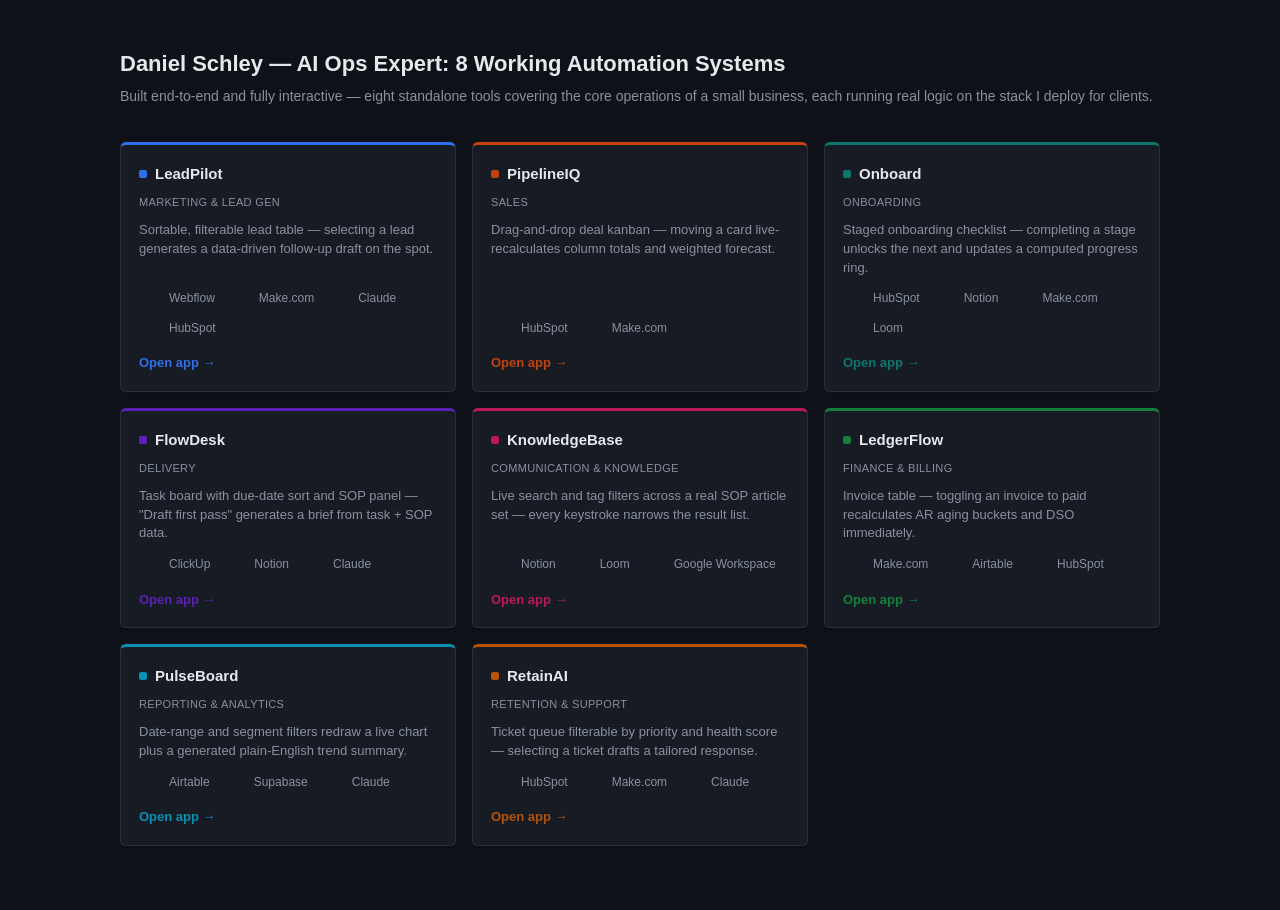
==== index.html @ c8ad6ce9 "Add 8 interactive portfolio apps with guided tours Eight standalone single-file apps (LeadPilot, Pip" ====
<!DOCTYPE html>
<html lang="en">
<head>
<meta charset="UTF-8">
<title>AI Ops Expert — Portfolio Apps</title>
<meta name="viewport" content="width=device-width, initial-scale=1">
<link rel="stylesheet" href="shared.css">
<style>
  body { padding: 48px 24px 64px; }

  .gallery-header {
    max-width: 1040px;
    margin: 0 auto 36px;
  }

  .gallery-header h1 {
    font-size: 22px;
    font-weight: 600;
    margin: 0 0 6px;
    color: var(--text);
  }

  .gallery-header p {
    font-size: 14px;
    color: var(--muted);
    margin: 0;
  }

  .app-grid {
    max-width: 1040px;
    margin: 0 auto;
    display: grid;
    grid-template-columns: repeat(auto-fit, minmax(280px, 1fr));
    gap: 16px;
  }

  .app-card {
    background: var(--surface);
    border: 1px solid var(--border);
    border-top: 3px solid var(--accent);
    border-radius: var(--radius);
    box-shadow: var(--shadow-card);
    padding: 18px;
    display: flex;
    flex-direction: column;
    gap: 10px;
  }

  .app-card .card-top {
    display: flex;
    align-items: center;
    justify-content: space-between;
    gap: 8px;
  }

  .app-card h2 {
    font-size: 15px;
    font-weight: 600;
    margin: 0;
    color: var(--text);
    display: flex;
    align-items: center;
    gap: 8px;
  }

  .app-card h2::before {
    content: '';
    width: 8px;
    height: 8px;
    border-radius: 2px;
    background: var(--accent);
    flex: 0 0 auto;
  }

  .app-card .card-area {
    font-size: 11px;
    text-transform: uppercase;
    letter-spacing: 0.03em;
    color: var(--muted);
    margin: 0;
  }

  .app-card .card-desc {
    font-size: 13px;
    color: var(--muted);
    margin: 0;
    flex: 1;
  }

  .app-card .card-badges {
    display: flex;
    flex-wrap: wrap;
    gap: 6px;
  }

  .app-card .card-badges .badge-tool {
    padding: 3px 8px;
  }

  .app-card .card-badges .badge-tool img {
    width: 14px;
    height: 14px;
  }

  .app-card .card-open {
    font-size: 13px;
    font-weight: 600;
    margin-top: 4px;
  }
</style>
</head>
<body>

  <div class="gallery-header">
    <h1>Daniel Schley — AI Ops Expert: 8 Working Automation Systems</h1>
    <p>Built end-to-end and fully interactive — eight standalone tools covering the core operations of a small business, each running real logic on the stack I deploy for clients.</p>
  </div>

  <div class="app-grid" id="grid">

    <div class="app-card" style="--accent:#2f6fed;">
      <div class="card-top">
        <h2>LeadPilot</h2>
      </div>
      <p class="card-area">Marketing &amp; Lead Gen</p>
      <p class="card-desc">Sortable, filterable lead table — selecting a lead generates a data-driven follow-up draft on the spot.</p>
      <div class="card-badges">
        <span class="badge-tool"><img src="https://www.google.com/s2/favicons?domain=webflow.com&sz=32" alt=""> Webflow</span>
        <span class="badge-tool"><img src="https://www.google.com/s2/favicons?domain=make.com&sz=32" alt=""> Make.com</span>
        <span class="badge-tool"><img src="https://www.google.com/s2/favicons?domain=anthropic.com&sz=32" alt=""> Claude</span>
        <span class="badge-tool"><img src="https://www.google.com/s2/favicons?domain=hubspot.com&sz=32" alt=""> HubSpot</span>
      </div>
      <a class="card-open" href="01-leadpilot.html">Open app →</a>
    </div>

    <div class="app-card" style="--accent:#c2410c;">
      <div class="card-top">
        <h2>PipelineIQ</h2>
      </div>
      <p class="card-area">Sales</p>
      <p class="card-desc">Drag-and-drop deal kanban — moving a card live-recalculates column totals and weighted forecast.</p>
      <div class="card-badges">
        <span class="badge-tool"><img src="https://www.google.com/s2/favicons?domain=hubspot.com&sz=32" alt=""> HubSpot</span>
        <span class="badge-tool"><img src="https://www.google.com/s2/favicons?domain=make.com&sz=32" alt=""> Make.com</span>
      </div>
      <a class="card-open" href="02-pipelineiq.html">Open app →</a>
    </div>

    <div class="app-card" style="--accent:#0f766e;">
      <div class="card-top">
        <h2>Onboard</h2>
      </div>
      <p class="card-area">Onboarding</p>
      <p class="card-desc">Staged onboarding checklist — completing a stage unlocks the next and updates a computed progress ring.</p>
      <div class="card-badges">
        <span class="badge-tool"><img src="https://www.google.com/s2/favicons?domain=hubspot.com&sz=32" alt=""> HubSpot</span>
        <span class="badge-tool"><img src="https://www.google.com/s2/favicons?domain=notion.so&sz=32" alt=""> Notion</span>
        <span class="badge-tool"><img src="https://www.google.com/s2/favicons?domain=make.com&sz=32" alt=""> Make.com</span>
        <span class="badge-tool"><img src="https://www.google.com/s2/favicons?domain=loom.com&sz=32" alt=""> Loom</span>
      </div>
      <a class="card-open" href="03-onboard.html">Open app →</a>
    </div>

    <div class="app-card" style="--accent:#5b21b6;">
      <div class="card-top">
        <h2>FlowDesk</h2>
      </div>
      <p class="card-area">Delivery</p>
      <p class="card-desc">Task board with due-date sort and SOP panel — "Draft first pass" generates a brief from task + SOP data.</p>
      <div class="card-badges">
        <span class="badge-tool"><img src="https://www.google.com/s2/favicons?domain=clickup.com&sz=32" alt=""> ClickUp</span>
        <span class="badge-tool"><img src="https://www.google.com/s2/favicons?domain=notion.so&sz=32" alt=""> Notion</span>
        <span class="badge-tool"><img src="https://www.google.com/s2/favicons?domain=anthropic.com&sz=32" alt=""> Claude</span>
      </div>
      <a class="card-open" href="04-flowdesk.html">Open app →</a>
    </div>

    <div class="app-card" style="--accent:#be185d;">
      <div class="card-top">
        <h2>KnowledgeBase</h2>
      </div>
      <p class="card-area">Communication &amp; Knowledge</p>
      <p class="card-desc">Live search and tag filters across a real SOP article set — every keystroke narrows the result list.</p>
      <div class="card-badges">
        <span class="badge-tool"><img src="https://www.google.com/s2/favicons?domain=notion.so&sz=32" alt=""> Notion</span>
        <span class="badge-tool"><img src="https://www.google.com/s2/favicons?domain=loom.com&sz=32" alt=""> Loom</span>
        <span class="badge-tool"><img src="https://www.google.com/s2/favicons?domain=workspace.google.com&sz=32" alt=""> Google Workspace</span>
      </div>
      <a class="card-open" href="05-knowledgebase.html">Open app →</a>
    </div>

    <div class="app-card" style="--accent:#15803d;">
      <div class="card-top">
        <h2>LedgerFlow</h2>
      </div>
      <p class="card-area">Finance &amp; Billing</p>
      <p class="card-desc">Invoice table — toggling an invoice to paid recalculates AR aging buckets and DSO immediately.</p>
      <div class="card-badges">
        <span class="badge-tool"><img src="https://www.google.com/s2/favicons?domain=make.com&sz=32" alt=""> Make.com</span>
        <span class="badge-tool"><img src="https://www.google.com/s2/favicons?domain=airtable.com&sz=32" alt=""> Airtable</span>
        <span class="badge-tool"><img src="https://www.google.com/s2/favicons?domain=hubspot.com&sz=32" alt=""> HubSpot</span>
      </div>
      <a class="card-open" href="06-ledgerflow.html">Open app →</a>
    </div>

    <div class="app-card" style="--accent:#0891b2;">
      <div class="card-top">
        <h2>PulseBoard</h2>
      </div>
      <p class="card-area">Reporting &amp; Analytics</p>
      <p class="card-desc">Date-range and segment filters redraw a live chart plus a generated plain-English trend summary.</p>
      <div class="card-badges">
        <span class="badge-tool"><img src="https://www.google.com/s2/favicons?domain=airtable.com&sz=32" alt=""> Airtable</span>
        <span class="badge-tool"><img src="https://www.google.com/s2/favicons?domain=supabase.com&sz=32" alt=""> Supabase</span>
        <span class="badge-tool"><img src="https://www.google.com/s2/favicons?domain=anthropic.com&sz=32" alt=""> Claude</span>
      </div>
      <a class="card-open" href="07-pulseboard.html">Open app →</a>
    </div>

    <div class="app-card" style="--accent:#b45309;">
      <div class="card-top">
        <h2>RetainAI</h2>
      </div>
      <p class="card-area">Retention &amp; Support</p>
      <p class="card-desc">Ticket queue filterable by priority and health score — selecting a ticket drafts a tailored response.</p>
      <div class="card-badges">
        <span class="badge-tool"><img src="https://www.google.com/s2/favicons?domain=hubspot.com&sz=32" alt=""> HubSpot</span>
        <span class="badge-tool"><img src="https://www.google.com/s2/favicons?domain=make.com&sz=32" alt=""> Make.com</span>
        <span class="badge-tool"><img src="https://www.google.com/s2/favicons?domain=anthropic.com&sz=32" alt=""> Claude</span>
      </div>
      <a class="card-open" href="08-retainai.html">Open app →</a>
    </div>

  </div>

</body>
</html>
---- shared.css ----
/* ============================================================
   shared.css — common dashboard chrome for the 8 portfolio apps
   Calm, flat, professional SaaS-dashboard look.
   Each app overrides --accent (and optionally --bg/--surface) via
   an inline <style> block to set its own brand color.
   ============================================================ */

:root {
  --bg: #0e1117;
  --surface: #171b24;
  --surface-2: #1d2230;
  --border: #2a2f3d;
  --text: #e6e8ec;
  --muted: #8a909e;
  --accent: #4d8dff;
  --accent-contrast: #ffffff;
  --radius: 6px;
  --shadow-card: 0 1px 2px rgba(0,0,0,0.4), 0 0 0 1px rgba(255,255,255,0.02);
  font-family: 'Inter', -apple-system, BlinkMacSystemFont, 'Segoe UI', sans-serif;
}

* { box-sizing: border-box; }

html, body {
  margin: 0;
  padding: 0;
  background: var(--bg);
  color: var(--text);
  font-size: 14px;
  line-height: 1.45;
}

a { color: var(--accent); text-decoration: none; }
a:hover { text-decoration: underline; }

button {
  font-family: inherit;
  font-size: 13px;
  cursor: pointer;
}

/* ---------------------------------------------------------------
   App shell: sidebar + main
   --------------------------------------------------------------- */
.app-shell {
  display: flex;
  height: 100vh;
  width: 100%;
  overflow: hidden;
}

.app-sidebar {
  width: 220px;
  flex: 0 0 220px;
  background: var(--surface);
  border-right: 1px solid var(--border);
  box-shadow: 1px 0 0 rgba(0,0,0,0.25);
  display: flex;
  flex-direction: column;
  padding: 16px 12px;
}

.back-link {
  display: flex;
  align-items: center;
  gap: 6px;
  padding: 6px 8px;
  margin-bottom: 10px;
  border-radius: var(--radius);
  font-size: 12px;
  font-weight: 500;
  color: var(--muted);
  text-decoration: none;
  width: fit-content;
}

.back-link:hover {
  background: var(--bg);
  color: var(--text);
  text-decoration: none;
}

.back-link .back-arrow {
  font-size: 13px;
  line-height: 1;
}

.app-sidebar .logo {
  display: flex;
  align-items: center;
  gap: 8px;
  font-weight: 600;
  font-size: 15px;
  padding: 4px 8px 16px;
  color: var(--text);
}

.app-sidebar .logo .logo-dot {
  width: 8px;
  height: 8px;
  border-radius: 2px;
  background: var(--accent);
  flex: 0 0 auto;
}

.app-nav {
  display: flex;
  flex-direction: column;
  gap: 2px;
  flex: 1;
}

.app-nav a,
.app-nav .nav-link {
  display: flex;
  align-items: center;
  gap: 8px;
  padding: 8px 10px;
  border-radius: var(--radius);
  color: var(--muted);
  font-size: 13px;
  font-weight: 500;
  text-decoration: none;
}

.app-nav a:hover { background: var(--bg); text-decoration: none; }

.app-nav a.active,
.app-nav .nav-link.active {
  background: var(--accent);
  color: var(--accent-contrast);
}

.app-nav .nav-link.disabled {
  opacity: 0.45;
  cursor: default;
  pointer-events: none;
  justify-content: space-between;
}

.app-nav .nav-link.disabled::after {
  content: 'Soon';
  font-size: 10px;
  font-weight: 600;
  text-transform: uppercase;
  letter-spacing: 0.04em;
  color: var(--muted);
  border: 1px solid var(--border);
  border-radius: 999px;
  padding: 1px 6px;
}

.app-sidebar-footer {
  border-top: 1px solid var(--border);
  padding-top: 12px;
  margin-top: 12px;
}

.app-sidebar-footer .footer-label {
  font-size: 11px;
  text-transform: uppercase;
  letter-spacing: 0.04em;
  color: var(--muted);
  margin: 0 0 8px 4px;
}

.tool-badge-row {
  display: flex;
  flex-direction: column;
  gap: 4px;
}

.app-main {
  flex: 1;
  display: flex;
  flex-direction: column;
  min-width: 0;
  overflow: hidden;
}

.app-topbar {
  flex: 0 0 auto;
  display: flex;
  align-items: center;
  justify-content: space-between;
  padding: 14px 24px;
  border-bottom: 1px solid var(--border);
  background: var(--surface);
}

.app-topbar h1 {
  font-size: 16px;
  font-weight: 600;
  margin: 0;
  color: var(--text);
}

.app-topbar .topbar-sub {
  font-size: 12px;
  color: var(--muted);
  margin-top: 2px;
}

.app-content {
  flex: 1;
  overflow-y: auto;
  padding: 24px;
}

/* ---------------------------------------------------------------
   Data table
   --------------------------------------------------------------- */
.data-table {
  width: 100%;
  border-collapse: collapse;
  background: var(--surface);
  border: 1px solid var(--border);
  border-radius: var(--radius);
  box-shadow: var(--shadow-card);
  overflow: hidden;
}

.data-table th,
.data-table td {
  padding: 10px 14px;
  text-align: left;
  font-size: 13px;
  border-bottom: 1px solid var(--border);
}

.data-table thead th {
  background: var(--bg);
  color: var(--muted);
  font-weight: 600;
  font-size: 12px;
  text-transform: uppercase;
  letter-spacing: 0.03em;
  white-space: nowrap;
}

.data-table tbody tr:last-child td { border-bottom: none; }

.data-table tbody tr:nth-child(even) { background: var(--bg); }

.data-table tbody tr.clickable { cursor: pointer; }
.data-table tbody tr.clickable:hover { background: color-mix(in srgb, var(--accent) 6%, var(--surface)); }

.data-table tbody tr.selected {
  background: color-mix(in srgb, var(--accent) 10%, var(--surface));
}

.data-table .col-num,
.data-table td.num,
.data-table th.num {
  text-align: right;
  font-variant-numeric: tabular-nums;
}

.sort-btn {
  background: none;
  border: none;
  display: inline-flex;
  align-items: center;
  gap: 4px;
  padding: 0;
  margin: 0;
  font: inherit;
  font-weight: 600;
  font-size: 12px;
  text-transform: uppercase;
  letter-spacing: 0.03em;
  color: var(--muted);
}

.sort-btn .sort-arrow {
  font-size: 10px;
  opacity: 0.4;
}

.sort-btn.sort-asc .sort-arrow,
.sort-btn.sort-desc .sort-arrow {
  opacity: 1;
  color: var(--accent);
}

/* ---------------------------------------------------------------
   Filter bar
   --------------------------------------------------------------- */
.filter-bar {
  display: flex;
  align-items: center;
  gap: 8px;
  flex-wrap: wrap;
  margin-bottom: 16px;
}

.filter-chip {
  background: var(--surface);
  border: 1px solid var(--border);
  border-radius: 999px;
  padding: 6px 14px;
  font-size: 12px;
  font-weight: 500;
  color: var(--muted);
}

.filter-chip:hover { border-color: var(--accent); color: var(--text); }

.filter-chip.active {
  background: var(--accent);
  border-color: var(--accent);
  color: var(--accent-contrast);
}

.search-input {
  flex: 0 1 240px;
  margin-left: auto;
  border: 1px solid var(--border);
  border-radius: var(--radius);
  padding: 7px 12px;
  font-size: 13px;
  font-family: inherit;
  color: var(--text);
  background: var(--surface);
}

.search-input:focus {
  outline: none;
  border-color: var(--accent);
}

/* ---------------------------------------------------------------
   Kanban
   --------------------------------------------------------------- */
.kanban {
  display: flex;
  gap: 16px;
  align-items: flex-start;
  height: 100%;
}

.kanban-col {
  flex: 1 1 0;
  min-width: 220px;
  background: var(--surface-2);
  border: 1px solid var(--border);
  border-radius: var(--radius);
  box-shadow: var(--shadow-card);
  display: flex;
  flex-direction: column;
  max-height: 100%;
}

.kanban-col.drag-over {
  border-color: var(--accent);
  background: color-mix(in srgb, var(--accent) 6%, var(--bg));
}

.kanban-col-header {
  padding: 10px 12px;
  border-bottom: 1px solid var(--border);
  flex: 0 0 auto;
}

.kanban-col-header .col-title {
  font-size: 12px;
  font-weight: 600;
  text-transform: uppercase;
  letter-spacing: 0.03em;
  color: var(--text);
}

.kanban-col-header .col-meta {
  font-size: 12px;
  color: var(--muted);
  margin-top: 2px;
}

.kanban-col-body {
  flex: 1;
  overflow-y: auto;
  padding: 10px;
  display: flex;
  flex-direction: column;
  gap: 8px;
}

.kanban-card {
  background: var(--surface);
  border: 1px solid var(--border);
  border-radius: var(--radius);
  box-shadow: var(--shadow-card);
  padding: 10px 12px;
  cursor: grab;
  font-size: 13px;
}

.kanban-card:active { cursor: grabbing; }

.kanban-card.dragging {
  opacity: 0.5;
  border-style: dashed;
}

.kanban-card .card-title {
  font-weight: 600;
  margin-bottom: 4px;
}

.kanban-card .card-meta {
  font-size: 12px;
  color: var(--muted);
  display: flex;
  justify-content: space-between;
}

/* ---------------------------------------------------------------
   Badges
   --------------------------------------------------------------- */
.badge {
  display: inline-flex;
  align-items: center;
  gap: 4px;
  padding: 3px 9px;
  border-radius: 999px;
  font-size: 11px;
  font-weight: 600;
  background: var(--bg);
  color: var(--muted);
  border: 1px solid var(--border);
}

.badge-tool {
  display: flex;
  align-items: center;
  gap: 8px;
  padding: 6px 8px;
  border-radius: var(--radius);
  font-size: 12px;
  color: var(--muted);
}

.badge-tool img {
  width: 16px;
  height: 16px;
  border-radius: 3px;
  flex: 0 0 auto;
}

/* ---------------------------------------------------------------
   Responsive — tablet and mobile
   Sidebar collapses into a horizontal top bar instead of a left
   rail; tables and kanban scroll horizontally instead of squeezing
   columns unreadably; split-pane layouts (table + detail panel)
   are restacked per-app via their own media query (see each app's
   <style> block) since those container classes are app-specific.
   --------------------------------------------------------------- */
@media (max-width: 900px) {
  .app-shell {
    flex-direction: column;
    height: auto;
    min-height: 100vh;
    overflow: visible;
  }

  .app-sidebar {
    width: 100%;
    flex: 0 0 auto;
    border-right: none;
    border-bottom: 1px solid var(--border);
    box-shadow: 0 1px 0 rgba(0,0,0,0.25);
    padding: 10px 12px;
  }

  .back-link { margin-bottom: 6px; }

  .app-sidebar .logo { padding: 2px 8px 10px; }

  .app-nav {
    flex-direction: row;
    flex-wrap: wrap;
    gap: 4px;
  }

  .app-sidebar-footer {
    margin-top: 10px;
    padding-top: 10px;
  }

  .tool-badge-row {
    flex-direction: row;
    flex-wrap: wrap;
    gap: 6px;
  }

  .app-main { min-width: 0; overflow: visible; }

  .app-content { overflow-y: visible; padding: 16px; }

  .app-topbar {
    flex-wrap: wrap;
    gap: 8px;
    padding: 12px 16px;
  }
}

@media (max-width: 600px) {
  html, body { font-size: 13px; }

  .app-content { padding: 12px; }

  .app-topbar h1 { font-size: 15px; }

  .filter-bar { gap: 6px; }

  .search-input {
    flex: 1 1 100%;
    margin-left: 0;
  }
}

/* Tables: the containing block scrolls horizontally on narrow screens
   rather than the table crushing its own columns unreadable. */
@media (max-width: 700px) {
  .data-table { min-width: 540px; }

  .app-content {
    overflow-x: auto;
    -webkit-overflow-scrolling: touch;
  }
}

/* Kanban: scroll horizontally instead of squeezing columns below usable width */
.kanban {
  overflow-x: auto;
  -webkit-overflow-scrolling: touch;
  padding-bottom: 4px;
}

@media (max-width: 700px) {
  .kanban-col { min-width: 200px; }
}
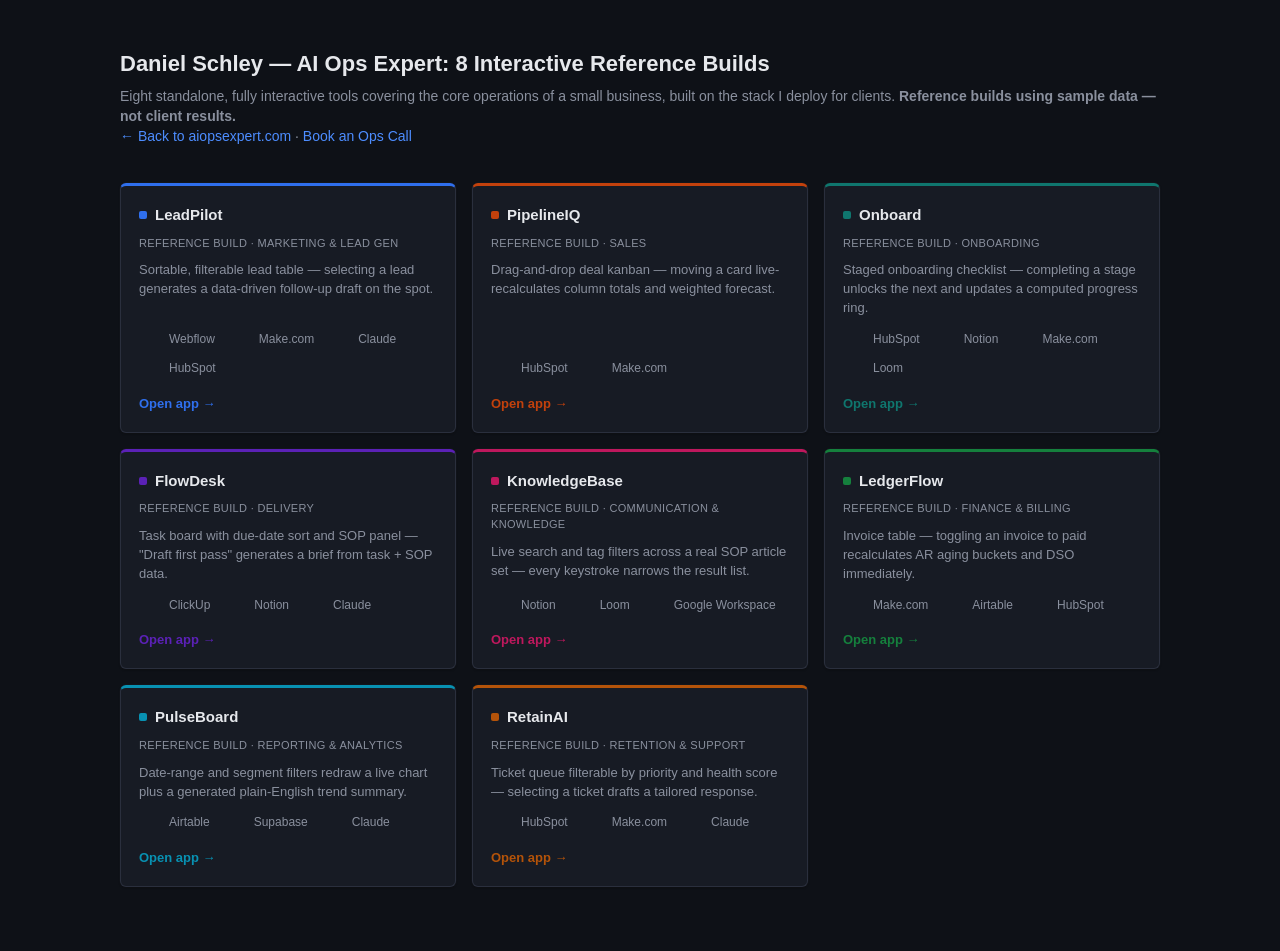
==== commit dc72ae32: "Label all apps as reference builds and link back to main site Adds a Reference build badge to each a" ====
--- a/index.html
+++ b/index.html
@@ -26,6 +26,8 @@
     margin: 0;
   }
 
+  .gallery-links { margin-top: 10px; font-size: 13px; }
+
   .app-grid {
     max-width: 1040px;
     margin: 0 auto;
@@ -112,8 +114,9 @@
 <body>
 
   <div class="gallery-header">
-    <h1>Daniel Schley — AI Ops Expert: 8 Working Automation Systems</h1>
-    <p>Built end-to-end and fully interactive — eight standalone tools covering the core operations of a small business, each running real logic on the stack I deploy for clients.</p>
+    <h1>Daniel Schley — AI Ops Expert: 8 Interactive Reference Builds</h1>
+    <p>Eight standalone, fully interactive tools covering the core operations of a small business, built on the stack I deploy for clients. <strong>Reference builds using sample data — not client results.</strong></p>
+    <p class="gallery-links"><a href="https://aiopsexpert.com/blueprints">← Back to aiopsexpert.com</a> · <a href="https://calendly.com/dschley-aiopsexpert/30min">Book an Ops Call</a></p>
   </div>
 
   <div class="app-grid" id="grid">
@@ -122,7 +125,7 @@
       <div class="card-top">
         <h2>LeadPilot</h2>
       </div>
-      <p class="card-area">Marketing &amp; Lead Gen</p>
+      <p class="card-area">Reference build · Marketing &amp; Lead Gen</p>
       <p class="card-desc">Sortable, filterable lead table — selecting a lead generates a data-driven follow-up draft on the spot.</p>
       <div class="card-badges">
         <span class="badge-tool"><img src="https://www.google.com/s2/favicons?domain=webflow.com&sz=32" alt=""> Webflow</span>
@@ -137,7 +140,7 @@
       <div class="card-top">
         <h2>PipelineIQ</h2>
       </div>
-      <p class="card-area">Sales</p>
+      <p class="card-area">Reference build · Sales</p>
       <p class="card-desc">Drag-and-drop deal kanban — moving a card live-recalculates column totals and weighted forecast.</p>
       <div class="card-badges">
         <span class="badge-tool"><img src="https://www.google.com/s2/favicons?domain=hubspot.com&sz=32" alt=""> HubSpot</span>
@@ -150,7 +153,7 @@
       <div class="card-top">
         <h2>Onboard</h2>
       </div>
-      <p class="card-area">Onboarding</p>
+      <p class="card-area">Reference build · Onboarding</p>
       <p class="card-desc">Staged onboarding checklist — completing a stage unlocks the next and updates a computed progress ring.</p>
       <div class="card-badges">
         <span class="badge-tool"><img src="https://www.google.com/s2/favicons?domain=hubspot.com&sz=32" alt=""> HubSpot</span>
@@ -165,7 +168,7 @@
       <div class="card-top">
         <h2>FlowDesk</h2>
       </div>
-      <p class="card-area">Delivery</p>
+      <p class="card-area">Reference build · Delivery</p>
       <p class="card-desc">Task board with due-date sort and SOP panel — "Draft first pass" generates a brief from task + SOP data.</p>
       <div class="card-badges">
         <span class="badge-tool"><img src="https://www.google.com/s2/favicons?domain=clickup.com&sz=32" alt=""> ClickUp</span>
@@ -179,7 +182,7 @@
       <div class="card-top">
         <h2>KnowledgeBase</h2>
       </div>
-      <p class="card-area">Communication &amp; Knowledge</p>
+      <p class="card-area">Reference build · Communication &amp; Knowledge</p>
       <p class="card-desc">Live search and tag filters across a real SOP article set — every keystroke narrows the result list.</p>
       <div class="card-badges">
         <span class="badge-tool"><img src="https://www.google.com/s2/favicons?domain=notion.so&sz=32" alt=""> Notion</span>
@@ -193,7 +196,7 @@
       <div class="card-top">
         <h2>LedgerFlow</h2>
       </div>
-      <p class="card-area">Finance &amp; Billing</p>
+      <p class="card-area">Reference build · Finance &amp; Billing</p>
       <p class="card-desc">Invoice table — toggling an invoice to paid recalculates AR aging buckets and DSO immediately.</p>
       <div class="card-badges">
         <span class="badge-tool"><img src="https://www.google.com/s2/favicons?domain=make.com&sz=32" alt=""> Make.com</span>
@@ -207,7 +210,7 @@
       <div class="card-top">
         <h2>PulseBoard</h2>
       </div>
-      <p class="card-area">Reporting &amp; Analytics</p>
+      <p class="card-area">Reference build · Reporting &amp; Analytics</p>
       <p class="card-desc">Date-range and segment filters redraw a live chart plus a generated plain-English trend summary.</p>
       <div class="card-badges">
         <span class="badge-tool"><img src="https://www.google.com/s2/favicons?domain=airtable.com&sz=32" alt=""> Airtable</span>
@@ -221,7 +224,7 @@
       <div class="card-top">
         <h2>RetainAI</h2>
       </div>
-      <p class="card-area">Retention &amp; Support</p>
+      <p class="card-area">Reference build · Retention &amp; Support</p>
       <p class="card-desc">Ticket queue filterable by priority and health score — selecting a ticket drafts a tailored response.</p>
       <div class="card-badges">
         <span class="badge-tool"><img src="https://www.google.com/s2/favicons?domain=hubspot.com&sz=32" alt=""> HubSpot</span>
--- a/shared.css
+++ b/shared.css
@@ -540,3 +540,18 @@
 @media (max-width: 700px) {
   .kanban-col { min-width: 200px; }
 }
+
+/* ---------------------------------------------------------------
+   Reference-build label + link back to the main site
+   --------------------------------------------------------------- */
+.ref-badge {
+  display: inline-block;
+  padding: 2px 8px;
+  margin: 0 0 10px 8px;
+  border-radius: 999px;
+  background: rgba(245, 158, 11, 0.14);
+  color: #f5b544;
+  font-size: 11px;
+  font-weight: 600;
+  letter-spacing: 0.02em;
+}
